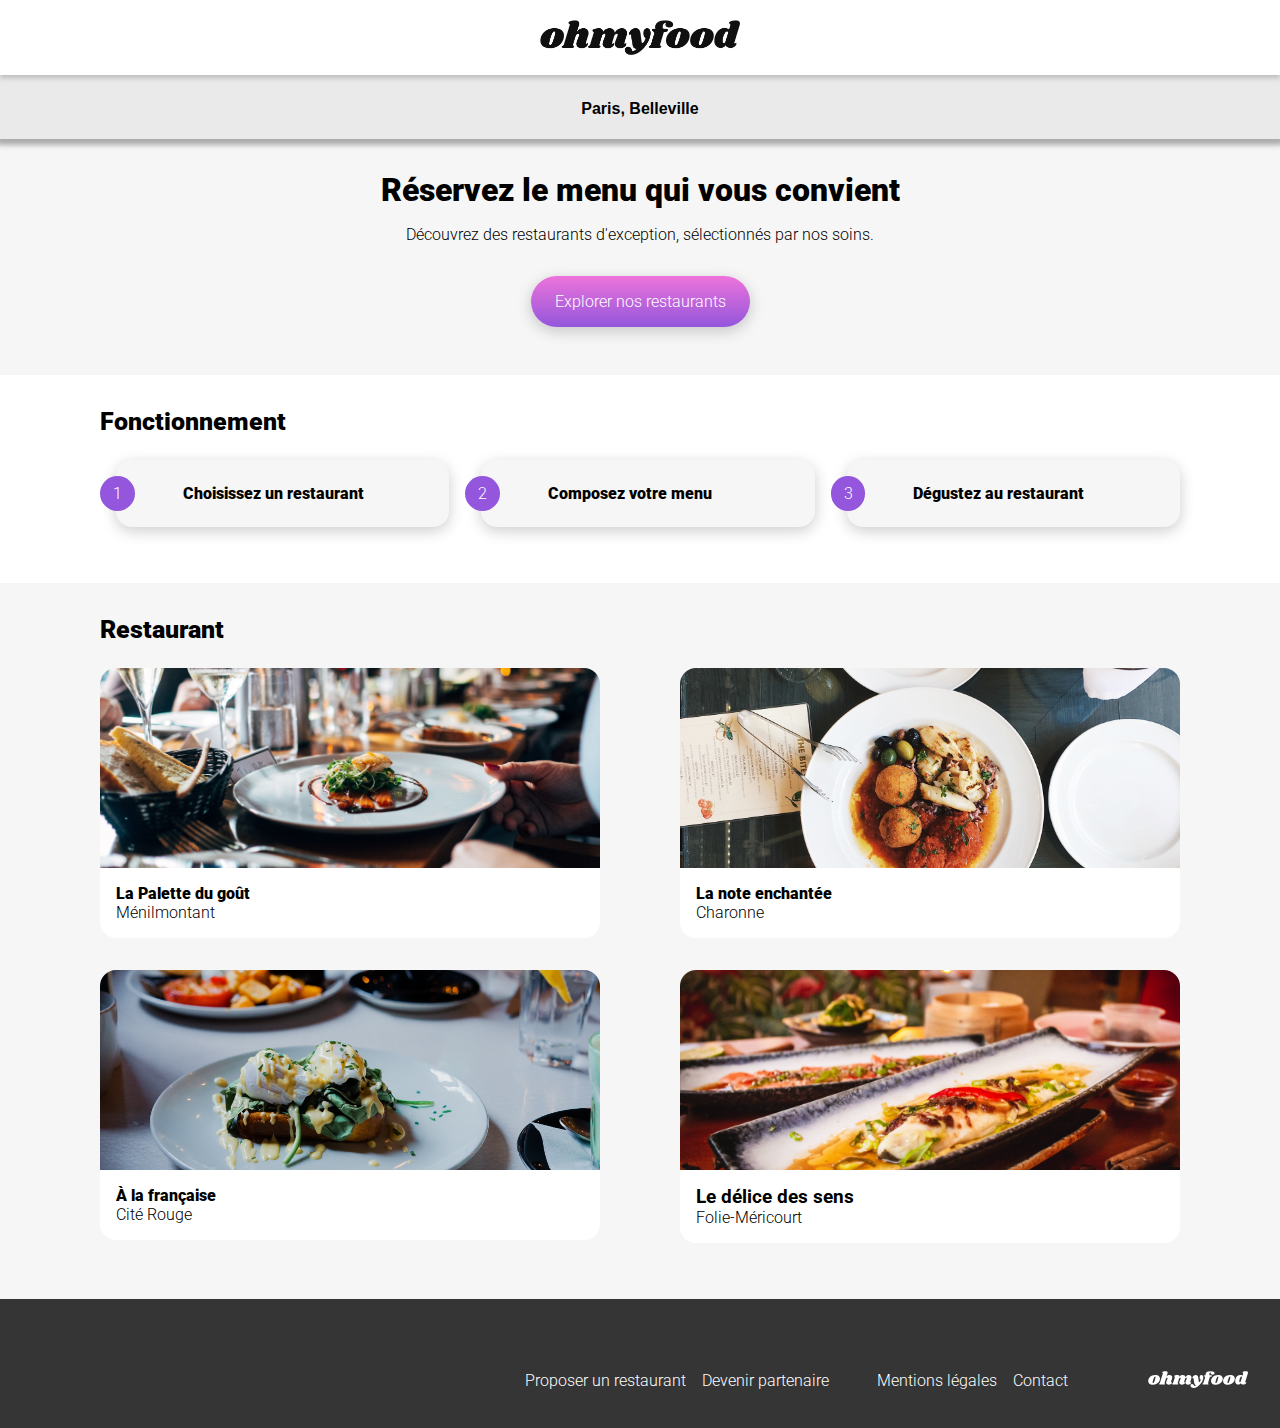
==== index.html @ 3a1f2c93 "Add CSS buttons" ====
<!DOCTYPE html>
<html lang="en">
<head>
    <meta charset="UTF-8">
    <meta name="viewport" content="width=device-width, initial-scale=1.0">
    <link rel="stylesheet" href="https://cdnjs.cloudflare.com/ajax/libs/font-awesome/6.2.1/css/all.min.css" integrity="sha512-MV7K8+y+gLIBoVD59lQIYicR65iaqukzvf/nwasF0nqhPay5w/9lJmVM2hMDcnK1OnMGCdVK+iQrJ7lzPJQd1w==" crossorigin="anonymous" referrerpolicy="no-referrer" />
    <link rel="stylesheet" href="assets/css/style.css">
    
    <title>Ohmyfood</title>
</head>
<body>
    <!-- <div class="loading">
        <div class="loading_animation">
            <i class="fas fa-utensils loading_anim"></i>
        </div>
    </div> -->
    <header>
        <div class="logo">
            <img src="assets/img/logo/ohmyfood.png" alt="Logo du site ohmyfood">
        </div>
    </header>
    <main>
        <form class="localisation section_center" action="#">
            <i class="fas fa-location-dot"></i>
            <input class="localisation_input" type="text" placeholder="Choisissez une ville" value="Paris, Belleville">
        </form>
        <article class="section section_center section_grey">
            <div class="maxwidth">
                <h1 class="title0">Réservez le menu qui vous convient</h1>
                <p>Découvrez des restaurants d'exception, sélectionnés par nos soins.</p>
                <a class="btn btn_gradient" href="#restaurants">Explorer nos restaurants</a>
            </div>
        </article>
        <article class="section section_white">
            <div class="maxwidth">
                <h2 class="title1">Fonctionnement</h2>
                <div class="section_content grid grid-3c">
                    <div class="card card-shadow card-marginleft">
                        <div class="card_list">
                            <p><i class="fas fa-mobile-alt"></i></p>
                            <p class="title2">Choisissez un restaurant</p>
                        </div>
                        <p class="card_list card_number">1</p>
                    </div>
                    <div class="card card-shadow card-marginleft">
                        <div class="card_list">
                            <p><i class="fas fas fa-list"></i></p>
                            <p class="title2">Composez votre menu</p>
                        </div>
                        <p class="card_list card_number">2</p>
                    </div>
                    <div class="card card-shadow card-marginleft">
                        <div class="card_list">
                            <p><i class="fas fa-store fa-primaryC"></i></p>
                            <p class="title2">Dégustez au restaurant</p>
                        </div>
                        <p class="card_list card_number">3</p>
                    </div>
                </div>
            </div>
        </article>
        <section class="section section_grey" id="restaurants">
            <div class="maxwidth">
                <h2 class="title1">Restaurant</h2>
            <div class="section_content grid grid-2c">
                <article class="restolist">
                    <img src="assets/img/restaurants/jay-wennington-N_Y88TWmGwA-unsplash.jpg" alt="Image d'une longue table avec plusieurs assiettes et autres ustensil de repas">
                    <div class="card restolist_info">
                        <div>
                            <h3 class="title2">La Palette du goût</h3>
                            <p>Ménilmontant</p>
                        </div>
                        <i class="far fa-heart"></i>
                    </div>
                </article>
                <article class="restolist">
                    <img src="assets/img/restaurants/stil-u2Lp8tXIcjw-unsplash.jpg" alt="Image d'un plat vue du dessus">
                    <div class="card restolist_info">
                        <div>
                            <h3 class="title2">La note enchantée</h3>
                            <p>Charonne</p>
                        </div>
                        <i class="far fa-heart"></i>
                    </div>
                </article>
                <article class="restolist">
                    <img src="assets/img/restaurants/toa-heftiba-DQKerTsQwi0-unsplash.jpg" alt="Image d'un plat vue sur le côté">
                    <div class="card restolist_info">
                        <div>
                            <h3 class="title2">À la française</h3>
                            <p>Cité Rouge</p>
                        </div>
                        <i class="far fa-heart"></i>
                    </div>
                </article>
                <article class="restolist">
                    <img src="assets/img/restaurants/louis-hansel-shotsoflouis-qNBGVyOCY8Q-unsplash.jpg" alt="Image de deux long plat">
                    <div class="card restolist_info">
                        <div>
                            <h3>Le délice des sens</h3>
                            <p>Folie-Méricourt</p>
                        </div>
                        <i class="far fa-heart"></i>
                    </div>
                </article>
            </div>
            </div>
        </section>
    </main>
    <footer class="nav">
        <img class="nav_logo" src="assets/img/logo/ohmyfood@2x.svg" alt="Logo du site ohmyfood">
        <nav>
            <ul>
                <div class="nav_links">
                    <li class="nav_link">
                        <i class="fa-solid fa-utensils"></i>
                        <a href="#">Proposer un restaurant</a>
                    </li>
                    <li class="nav_link">
                        <i class="fa-solid fa-handshake-angle"></i>
                        <a href="#">Devenir partenaire</a>
                    </li>
                </div>
                <div class="nav_links">
                    <li class="nav_link"><a href="#">Mentions légales</a></li>
                    <li class="nav_link"><a href="#">Contact</a></li>
                </div>
            </ul>
        </nav>
    </footer>
</body>
</html>
---- assets/css/style.css ----
@charset "UTF-8";
/* 
========================================
 ---------------------- STYLING 
========================================
*/
@import url("https://fonts.googleapis.com/css2?family=Roboto:ital,wght@0,100;0,300;0,400;0,500;0,700;0,900;1,100;1,300;1,400;1,500;1,700;1,900&family=Shrikhand&display=swap");
/* ------------------------------------------- colors */
/* ------------------------------------------- misc */
/* ------------------------------------------- mixins */
/* ------------------------------------------- Initialisation */
html {
  scroll-behavior: smooth;
}

body {
  margin: 0;
  font-family: roboto, sans-serif;
  font-weight: 300;
}

h1, h2, h3 {
  margin: 0;
}

img {
  max-width: 100%;
}

a {
  text-decoration: none;
}

input {
  background: none;
  border: none;
}

input:focus-visible {
  outline: none;
}

ul {
  padding: 0;
  margin: 0;
}
ul li {
  list-style: none;
}

/* 
========================================
 ---------------------- HEADER  
========================================
*/
.logo {
  position: relative;
  display: flex;
  justify-content: center;
  width: auto;
  z-index: 20;
  padding: 20px;
  box-shadow: 0 3px 5px rgba(0, 0, 0, 0.2);
  background: #fff;
}
.logo img {
  max-width: 200px;
}

/* 
========================================
---------------------- Content  
========================================
*/
.maxwidth {
  max-width: 1080px;
  margin: auto;
}

.localisation {
  position: relative;
  padding: 20px;
  font-size: 15px;
  box-shadow: 0 3px 5px 3px rgba(0, 0, 0, 0.3);
  background: #eaeaea;
}
.localisation i {
  font-size: 20px;
}
.localisation .localisation_input {
  font-weight: 600;
  font-size: 16px;
  width: 150px;
  text-align: center;
}

.title1, .title0 {
  font-size: 25px;
  font-weight: 900;
}

.title2 {
  font-size: 16px;
  font-weight: 900;
}

.section {
  padding: 3rem 1rem;
  /* ------------------------------------------- Menusection */
  /* ------------------------------------------- Background Color */
}
.section .section_content {
  margin: 1.5rem 0;
}
.section_center {
  text-align: center;
}
.section_grey {
  background: #f6f6f6;
}
.section_grey .card {
  background: #fff;
}
.section_white {
  background: #fff;
}
.section_white .card {
  background: #f6f6f6;
}

/* 
========================================
---------------------- Button  
========================================
*/
.btn {
  display: inline-block;
  padding: 1rem 1.5rem;
  margin: 1rem 0 !important;
  border-radius: 10rem;
  box-shadow: 0 4px 15px rgba(0, 0, 0, 0.2);
}
.btn_gradient {
  background: #9356DC;
  background: linear-gradient(0deg, #9356DC 0%, #FF79DA 120%);
  color: #fff;
  transition: 0.5s;
}
.btn_gradient:hover {
  box-shadow: 0 5px 18px rgba(0, 0, 0, 0.3);
  filter: brightness(1.2) grayscale(0.2);
  transition: 0.2s;
}

/* 
========================================
 ---------------------- grids  
========================================
*/
.grid {
  display: grid;
}
.grid-3c {
  gap: 1.75rem;
}
.grid-2c {
  gap: 1.5rem;
}
.grid-1c {
  gap: 1rem;
}

/* 
========================================
 ---------------------- Cards  
========================================
*/
.card {
  display: flex;
  align-items: center;
  padding: 1rem;
  border-radius: 1rem;
  /* ------------------------------------------- Cardlist */
  /* ------------------------------------------- CardPrice */
}
.card p {
  margin: 0;
}
.card-shadow {
  box-shadow: 0 4px 15px rgba(0, 0, 0, 0.2);
}
.card-marginleft {
  margin-left: 1rem;
}
.card .card_list {
  order: 2;
  display: flex;
  align-items: center;
  width: 100%;
}
.card .card_list .fas {
  font-size: 1.5rem;
  opacity: 0.5;
  margin: 0.75rem 1.5rem;
}
.card .card_list .fa-primaryC {
  color: #9356DC;
  opacity: 1;
}
.card .card_number {
  order: 1;
  position: relative;
  margin-left: -2rem;
  display: flex;
  justify-content: center;
  align-items: center;
  border-radius: 10rem;
  color: #fff;
  background: #9356DC;
  height: 35px !important;
  width: 35px !important;
}

/* ------------------------------------------- restolist */
.restolist img {
  flex: 0 0 100%;
  width: 100%;
  height: 200px;
  object-fit: cover;
  object-position: center;
  border-radius: 1rem 1rem 0 0;
  margin-bottom: -4px;
}
.restolist .restolist_info {
  justify-content: space-between;
  border-top-right-radius: 0;
  border-top-left-radius: 0;
}

/* 
========================================
 ---------------------- Footer  
========================================
*/
.nav {
  background: #353535;
  color: #fff;
  padding: 2rem;
}
.nav .nav_logo {
  width: 100px;
  padding: 0.5rem 0;
}
.nav a {
  color: #fff;
}
.nav .nav_links {
  display: flex;
  flex-direction: column;
  padding-top: 0.5rem;
  gap: 0.5rem;
}
.nav .nav_links i {
  width: 25px;
}

/* 
========================================
 ---------------------- RESPONSIVE TABLET
========================================
*/
@media (min-width: 801px) {
  .title0 {
    font-size: 2rem;
  }
  /* ------------------------------------------- Grids */
  .grid {
    display: grid;
  }
  .grid-3c {
    gap: 0.5rem;
    grid-template-columns: repeat(3, 1fr);
  }
  .grid-2c {
    column-gap: 3rem;
    row-gap: 1.5rem;
    grid-template-columns: repeat(2, 1fr);
  }
  .grid-1c {
    gap: 1rem;
  }
  /* ------------------------------------------- footer */
  .nav {
    padding-top: 4rem;
    display: flex;
    flex-direction: row;
    justify-content: end;
    gap: 3rem;
  }
  .nav .nav_logo {
    order: 2;
  }
  .nav .nav_links {
    display: flex;
    flex-direction: row;
    gap: 0.5rem;
  }
  .nav ul {
    order: 1;
    display: flex;
    flex-direction: row;
    gap: 1.5rem;
  }
}
/* 
========================================
 ---------------------- RESPONSIVE DESKTOP
========================================
*/
@media (min-width: 1025px) {
  .section {
    padding: 2rem 3rem;
  }
  /* ------------------------------------------- Grids */
  .grid {
    display: grid;
  }
  .grid-3c {
    gap: 1rem;
  }
  .grid-2c {
    column-gap: 5rem;
    row-gap: 2rem;
  }
  .grid-1c {
    gap: 1rem;
  }
  /* ------------------------------------------- footer */
  .nav {
    gap: 5rem;
  }
  .nav .nav_links {
    gap: 1rem;
  }
  .nav ul {
    gap: 3rem;
  }
}
/* 
========================================
 ---------------------- ANIMATIONS
========================================
*/
/* ------------------------------------------- Loading */
.loading {
  z-index: -2;
  position: fixed;
  width: 100%;
  height: 100%;
  display: flex;
  justify-content: center;
  align-items: center;
  background: rgba(255, 255, 255, 0.9);
  animation: vanish 3s;
  opacity: 0;
}
.loading .loading_anim {
  font-size: 4rem;
  color: #9356DC;
  animation: spin 1.5s 2;
}

@keyframes spin {
  from {
    rotate: 360deg;
    color: #9356DC;
  }
  20% {
    rotate: 430deg;
    font-size: 8rem;
    color: #FF79DA;
  }
  55% {
    font-size: 8rem;
  }
  to {
    font-size: 4rem;
    color: #9356DC;
    rotate: 0deg;
    display: none;
  }
}
@keyframes vanish {
  5% {
    opacity: 0;
    z-index: 50;
  }
  15% {
    opacity: 1;
    z-index: 50;
  }
  90% {
    opacity: 1;
    z-index: 50;
  }
  to {
    opacity: 0;
    z-index: -50;
  }
}
/* ------------------------------------------- Heart */
.fa-heart {
  font-size: 1.5rem;
  margin: 0 1rem;
}
.fa-heart:hover, .fa-heart:hover:after {
  background: linear-gradient(180deg, #9356DC 0%, #FF79DA 100%);
  color: transparent;
  background-clip: text;
  -webkit-background-clip: text;
  animation: heartanim 0.5s ease-out;
}
.fa-heart:hover:after {
  font: var(--fa-font-solid);
  content: "\f004";
  margin-left: -24px;
}
@keyframes heartanim {
  from {
    background: linear-gradient(180deg, transparent 50%, #9356DC 50%, #FF79DA 120%) 0 0/50% 200%;
    color: transparent;
    background-clip: text;
    -webkit-background-clip: text;
  }
  50% {
    background-position: 40% 100%;
  }
  90% {
    background-position: 20% 100%;
  }
  to {
    background: linear-gradient(180deg, transparent 50%, #9356DC 50%, #FF79DA 100%) 0 0/50% 200%;
    color: transparent;
    background-clip: text;
    -webkit-background-clip: text;
    background-position: 0% 100%;
  }
}

/*# sourceMappingURL=style.css.map */
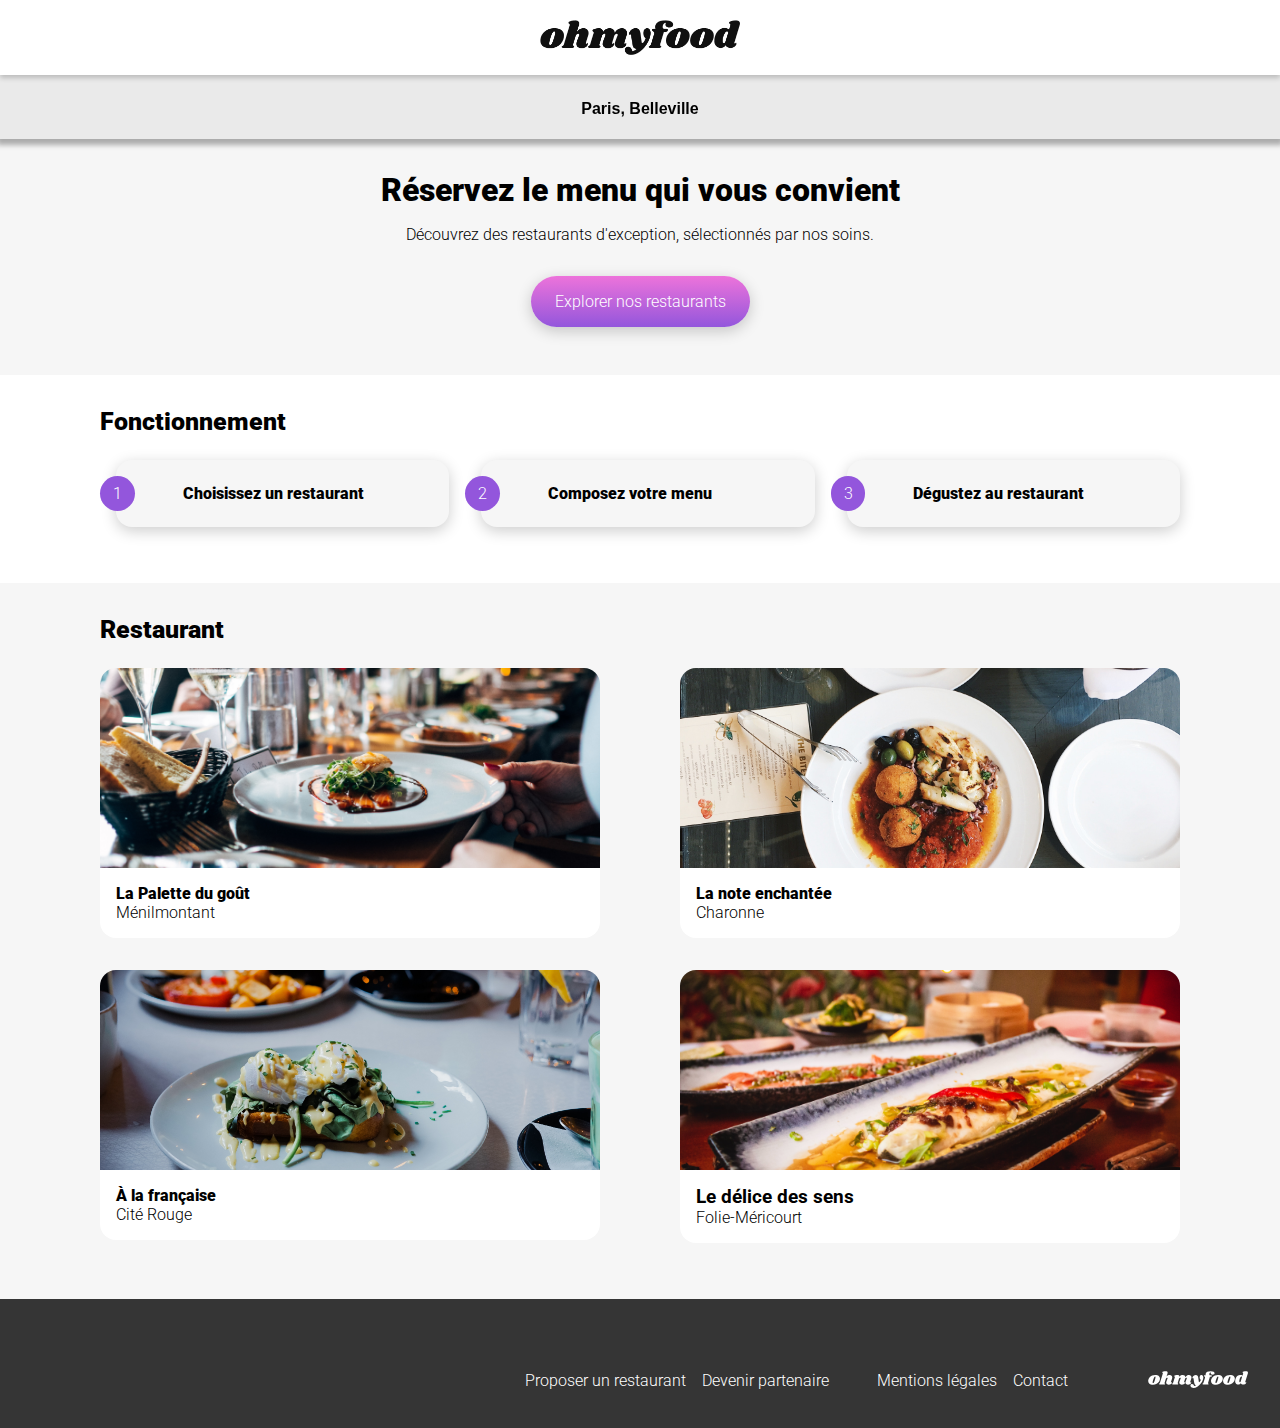
==== commit d9dbfb36: "Fix homepage loading" ====
--- a/index.html
+++ b/index.html
@@ -9,11 +9,11 @@
     <title>Ohmyfood</title>
 </head>
 <body>
-    <!-- <div class="loading">
+    <div class="loading">
         <div class="loading_animation">
             <i class="fas fa-utensils loading_anim"></i>
         </div>
-    </div> -->
+    </div>
     <header>
         <div class="logo">
             <img src="assets/img/logo/ohmyfood.png" alt="Logo du site ohmyfood">
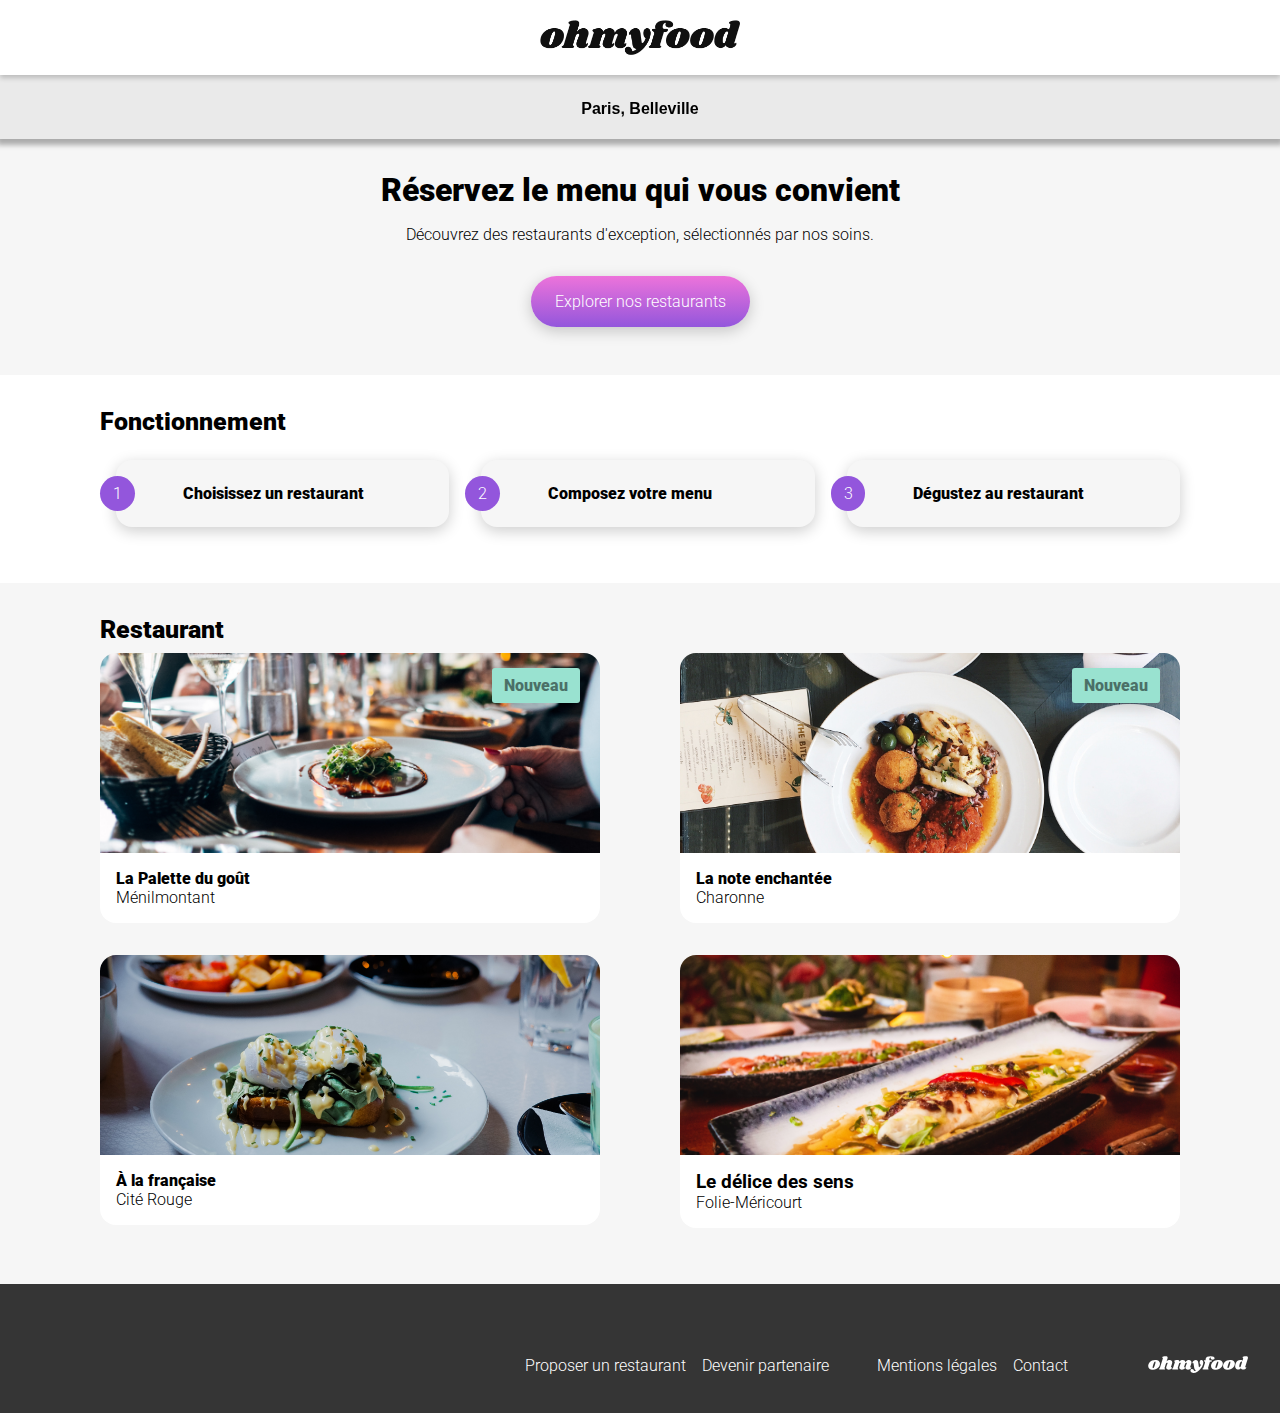
==== commit 87226b5a: "Add new div restaurant" ====
--- a/index.html
+++ b/index.html
@@ -64,6 +64,11 @@
                 <h2 class="title1">Restaurant</h2>
             <div class="section_content grid grid-2c">
                 <article class="restolist">
+                    <div class="btn_new">
+                        <div class="btn_new-green">
+                            <p>Nouveau</p>
+                        </div>
+                    </div>
                     <img src="assets/img/restaurants/jay-wennington-N_Y88TWmGwA-unsplash.jpg" alt="Image d'une longue table avec plusieurs assiettes et autres ustensil de repas">
                     <div class="card restolist_info">
                         <div>
@@ -74,6 +79,11 @@
                     </div>
                 </article>
                 <article class="restolist">
+                    <div class="btn_new">
+                        <div class="btn_new-green">
+                            <p>Nouveau</p>
+                        </div>
+                    </div>
                     <img src="assets/img/restaurants/stil-u2Lp8tXIcjw-unsplash.jpg" alt="Image d'un plat vue du dessus">
                     <div class="card restolist_info">
                         <div>
--- a/assets/css/style.css
+++ b/assets/css/style.css
@@ -236,6 +236,24 @@
   border-top-right-radius: 0;
   border-top-left-radius: 0;
 }
+.restolist .btn_new {
+  display: flex;
+  justify-content: end;
+  position: relative;
+  margin-bottom: -50px;
+  margin-right: 20px;
+}
+.restolist .btn_new .btn_new-green {
+  box-shadow: 0 4px 15px rgba(0, 0, 0, 0.2);
+  background: #99E2D0;
+  padding: 0.5rem 0.75rem;
+  border-radius: 3px;
+}
+.restolist .btn_new .btn_new-green p {
+  margin: 0;
+  font-weight: 900;
+  opacity: 0.5;
+}
 
 /* 
 ========================================
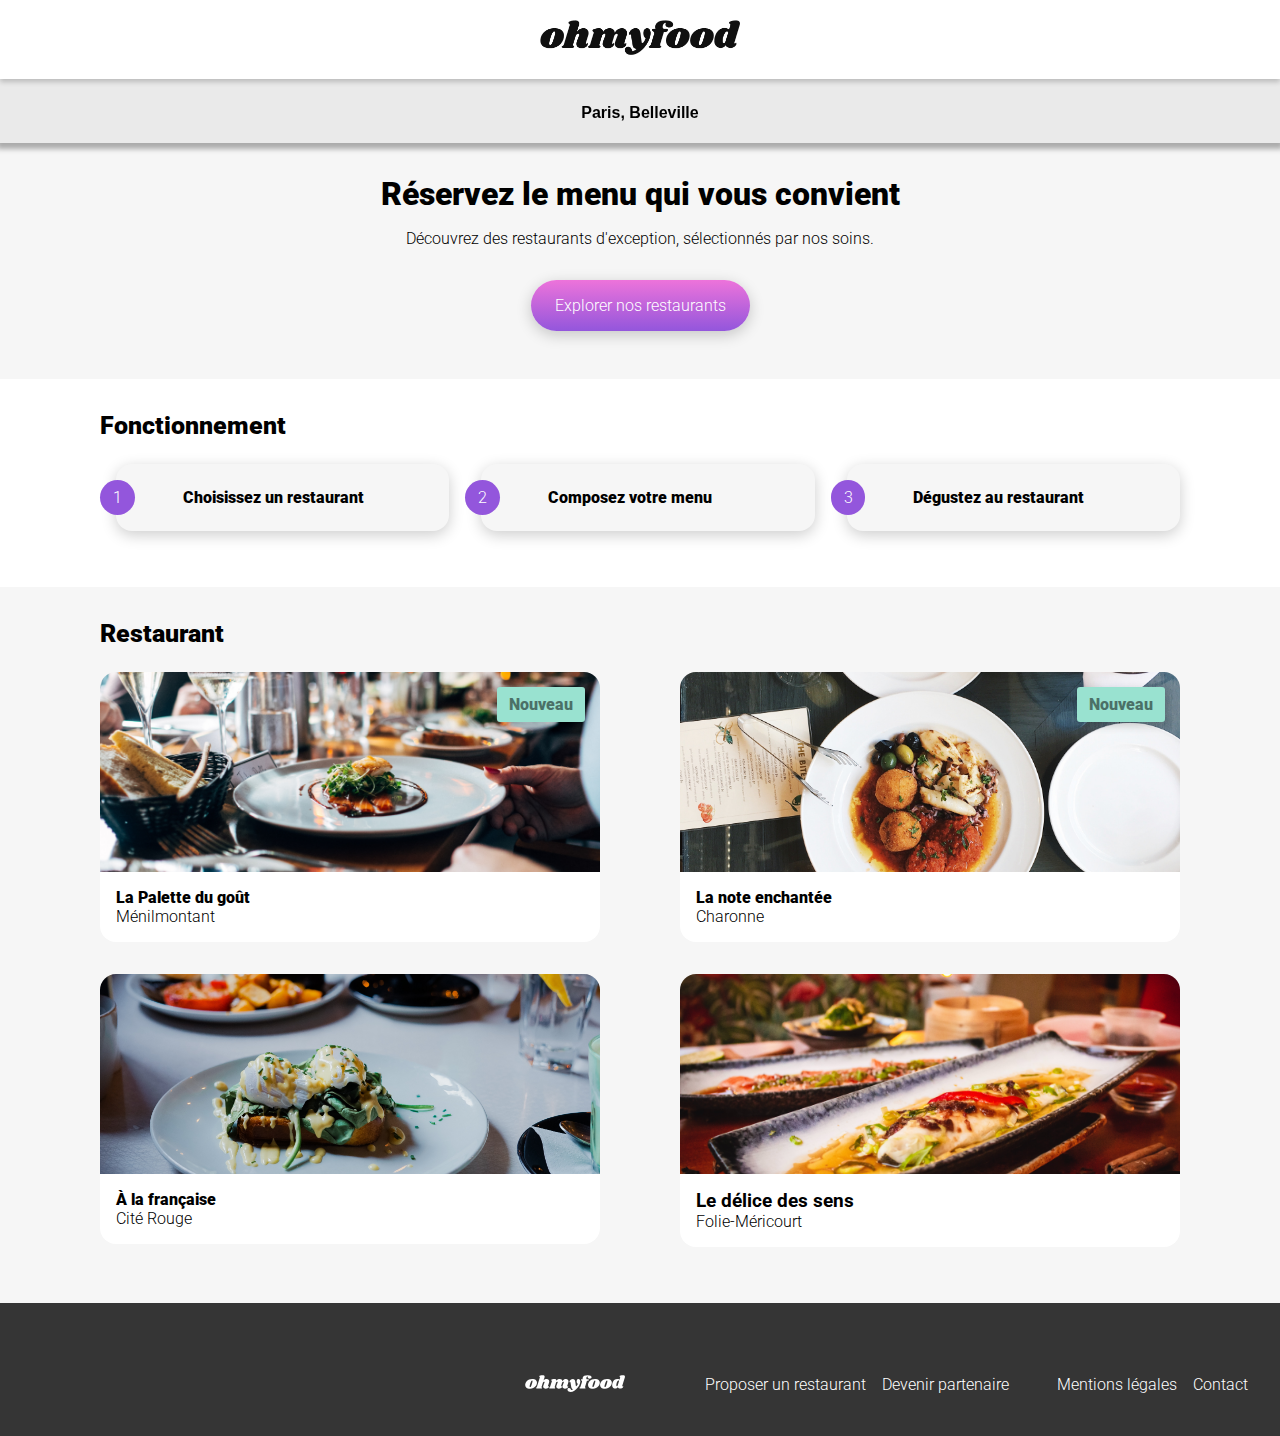
==== commit 15604db4: "Add HTML restaurant page" ====
--- a/index.html
+++ b/index.html
@@ -16,7 +16,9 @@
     </div>
     <header>
         <div class="logo">
-            <img src="assets/img/logo/ohmyfood.png" alt="Logo du site ohmyfood">
+            <a href="/">
+                <img src="assets/img/logo/ohmyfood.png" alt="Logo du site ohmyfood">
+            </a>
         </div>
     </header>
     <main>
@@ -63,21 +65,27 @@
             <div class="maxwidth">
                 <h2 class="title1">Restaurant</h2>
             <div class="section_content grid grid-2c">
-                <article class="restolist">
-                    <div class="btn_new">
-                        <div class="btn_new-green">
-                            <p>Nouveau</p>
+                
+                <!--------------------------------------------- Resto 1 -->
+                <a href="restaurants/la-palette-du-gout.html">
+                    <article class="restolist">
+                        <div class="btn_new">
+                            <div class="btn_new-green">
+                                <p>Nouveau</p>
+                            </div>
                         </div>
-                    </div>
-                    <img src="assets/img/restaurants/jay-wennington-N_Y88TWmGwA-unsplash.jpg" alt="Image d'une longue table avec plusieurs assiettes et autres ustensil de repas">
-                    <div class="card restolist_info">
-                        <div>
-                            <h3 class="title2">La Palette du goût</h3>
-                            <p>Ménilmontant</p>
+                        <img src="assets/img/restaurants/jay-wennington-N_Y88TWmGwA-unsplash.jpg" alt="Image d'une longue table avec plusieurs assiettes et autres ustensil de repas">
+                        <div class="card restolist_info">
+                            <div>
+                                <h3 class="title2">La Palette du goût</h3>
+                                <p>Ménilmontant</p>
+                            </div>
+                            <i class="far fa-heart"></i>
                         </div>
-                        <i class="far fa-heart"></i>
-                    </div>
-                </article>
+                    </article>
+                </a>
+                    
+                <!--------------------------------------------- Resto 2 -->
                 <article class="restolist">
                     <div class="btn_new">
                         <div class="btn_new-green">
@@ -93,6 +101,8 @@
                         <i class="far fa-heart"></i>
                     </div>
                 </article>
+                    
+                    <!--------------------------------------------- Resto 3 -->
                 <article class="restolist">
                     <img src="assets/img/restaurants/toa-heftiba-DQKerTsQwi0-unsplash.jpg" alt="Image d'un plat vue sur le côté">
                     <div class="card restolist_info">
@@ -103,6 +113,8 @@
                         <i class="far fa-heart"></i>
                     </div>
                 </article>
+                    
+                <!--------------------------------------------- Resto 4 -->
                 <article class="restolist">
                     <img src="assets/img/restaurants/louis-hansel-shotsoflouis-qNBGVyOCY8Q-unsplash.jpg" alt="Image de deux long plat">
                     <div class="card restolist_info">
@@ -118,7 +130,9 @@
         </section>
     </main>
     <footer class="nav">
-        <img class="nav_logo" src="assets/img/logo/ohmyfood@2x.svg" alt="Logo du site ohmyfood">
+        <a href="/">
+            <img class="nav_logo" src="assets/img/logo/ohmyfood@2x.svg" alt="Logo du site ohmyfood">
+        </a>
         <nav>
             <ul>
                 <div class="nav_links">
@@ -133,7 +147,7 @@
                 </div>
                 <div class="nav_links">
                     <li class="nav_link"><a href="#">Mentions légales</a></li>
-                    <li class="nav_link"><a href="#">Contact</a></li>
+                    <li class="nav_link"><a href="mailto: test@mail.com">Contact</a></li>
                 </div>
             </ul>
         </nav>
--- a/assets/css/style.css
+++ b/assets/css/style.css
@@ -28,6 +28,7 @@
 }
 
 a {
+  color: #000;
   text-decoration: none;
 }
 
@@ -241,10 +242,11 @@
   justify-content: end;
   position: relative;
   margin-bottom: -50px;
-  margin-right: 20px;
+  padding-top: 15px;
+  margin-right: 15px;
 }
 .restolist .btn_new .btn_new-green {
-  box-shadow: 0 4px 15px rgba(0, 0, 0, 0.2);
+  box-shadow: 0 3px 10px rgba(0, 0, 0, 0.2);
   background: #99E2D0;
   padding: 0.5rem 0.75rem;
   border-radius: 3px;
@@ -387,7 +389,6 @@
   color: #9356DC;
   animation: spin 1.5s 2;
 }
-
 @keyframes spin {
   from {
     rotate: 360deg;
@@ -409,7 +410,7 @@
   }
 }
 @keyframes vanish {
-  5% {
+  from {
     opacity: 0;
     z-index: 50;
   }
@@ -426,22 +427,22 @@
     z-index: -50;
   }
 }
+
 /* ------------------------------------------- Heart */
 .fa-heart {
   font-size: 1.5rem;
   margin: 0 1rem;
 }
-.fa-heart:hover, .fa-heart:hover:after {
+.fa-heart:hover, .fa-heart:hover:before {
   background: linear-gradient(180deg, #9356DC 0%, #FF79DA 100%);
   color: transparent;
   background-clip: text;
   -webkit-background-clip: text;
   animation: heartanim 0.5s ease-out;
 }
-.fa-heart:hover:after {
+.fa-heart:hover:before {
   font: var(--fa-font-solid);
   content: "\f004";
-  margin-left: -24px;
 }
 @keyframes heartanim {
   from {
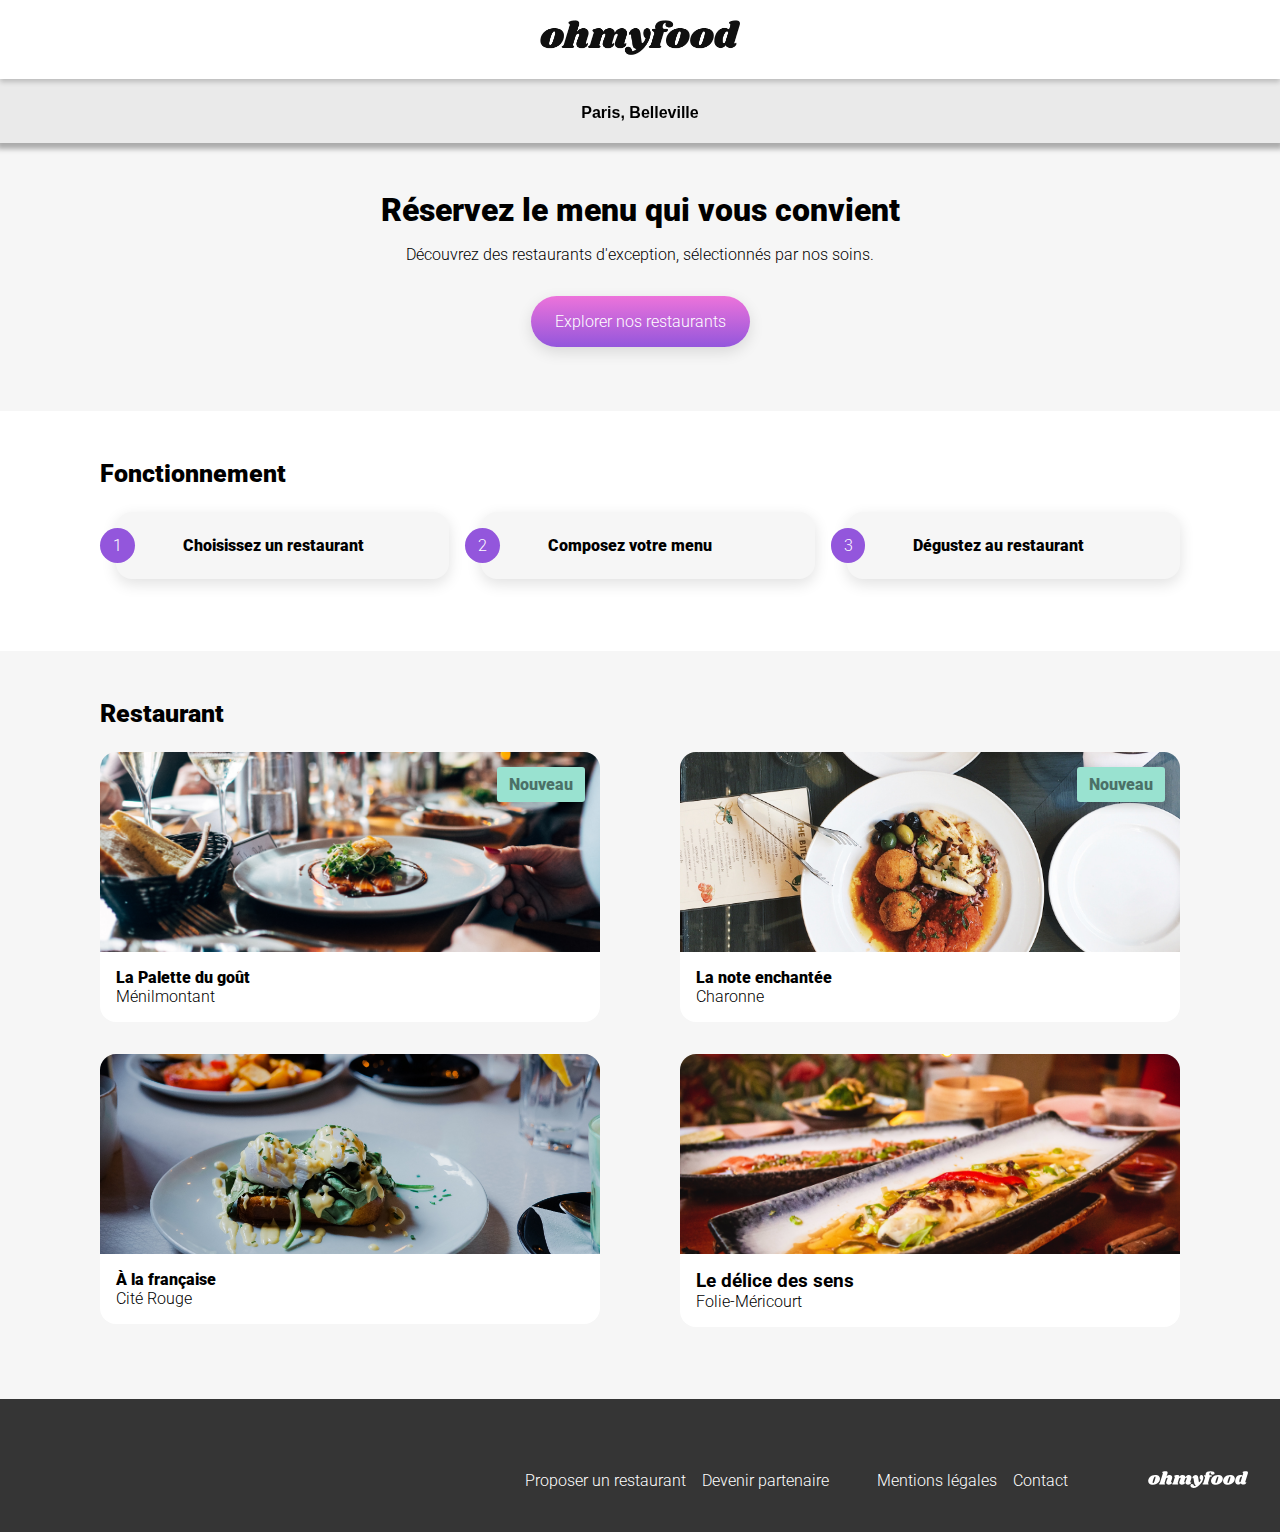
==== commit 8c4f75b1: "Add text-overflow, subtitle & center button" ====
--- a/index.html
+++ b/index.html
@@ -66,7 +66,7 @@
                 <h2 class="title1">Restaurant</h2>
             <div class="section_content grid grid-2c">
                 
-                <!--------------------------------------------- Resto 1 -->
+                <!-- =================================== Resto 1 -->
                 <a href="restaurants/la-palette-du-gout.html">
                     <article class="restolist">
                         <div class="btn_new">
@@ -85,7 +85,7 @@
                     </article>
                 </a>
                     
-                <!--------------------------------------------- Resto 2 -->
+                <!-- =================================== Resto 2 -->
                 <article class="restolist">
                     <div class="btn_new">
                         <div class="btn_new-green">
@@ -102,7 +102,7 @@
                     </div>
                 </article>
                     
-                    <!--------------------------------------------- Resto 3 -->
+                    <!-- =================================== Resto 3 -->
                 <article class="restolist">
                     <img src="assets/img/restaurants/toa-heftiba-DQKerTsQwi0-unsplash.jpg" alt="Image d'un plat vue sur le côté">
                     <div class="card restolist_info">
@@ -114,7 +114,7 @@
                     </div>
                 </article>
                     
-                <!--------------------------------------------- Resto 4 -->
+                <!-- =================================== Resto 4 -->
                 <article class="restolist">
                     <img src="assets/img/restaurants/louis-hansel-shotsoflouis-qNBGVyOCY8Q-unsplash.jpg" alt="Image de deux long plat">
                     <div class="card restolist_info">
@@ -130,8 +130,8 @@
         </section>
     </main>
     <footer class="nav">
-        <a href="/">
-            <img class="nav_logo" src="assets/img/logo/ohmyfood@2x.svg" alt="Logo du site ohmyfood">
+        <a class="nav_logo" href="/">
+            <img src="assets/img/logo/ohmyfood@2x.svg" alt="Logo du site ohmyfood">
         </a>
         <nav>
             <ul>
--- a/assets/css/style.css
+++ b/assets/css/style.css
@@ -74,8 +74,15 @@
 ========================================
 */
 .maxwidth {
+  position: relative;
   max-width: 1080px;
   margin: auto;
+}
+
+.headerimg img {
+  height: 250px;
+  width: 100%;
+  object-fit: cover;
 }
 
 .localisation {
@@ -106,7 +113,7 @@
 }
 
 .section {
-  padding: 3rem 1rem;
+  padding: 2rem 1rem;
   /* ------------------------------------------- Menusection */
   /* ------------------------------------------- Background Color */
 }
@@ -115,6 +122,43 @@
 }
 .section_center {
   text-align: center;
+}
+.section_menu {
+  z-index: 20;
+  margin-top: -2.5rem;
+  border-radius: 2.5rem 2.5rem 0 0;
+}
+.section_menu .menubox {
+  max-width: 747px;
+  margin: auto;
+  margin-bottom: 2.5rem;
+}
+.section_menu .menubox .menubox_title {
+  margin-bottom: 0.25rem;
+  font-size: 16px;
+  text-transform: uppercase;
+  font-weight: 300;
+}
+.section_menu .menubox .menubox_divider {
+  background: #99E2D0;
+  height: 3px;
+  border-radius: 5px;
+  max-width: 40px;
+  margin-bottom: 0.75rem;
+}
+.section_menu .menubox_center {
+  text-align: center;
+  margin-bottom: 0;
+}
+.section_menu .menutitle {
+  display: flex;
+  justify-content: space-between;
+  align-items: center;
+  font-size: 18px;
+}
+.section_menu .titleresto {
+  font-family: Shrikhand, sans-serif;
+  font-weight: 100;
 }
 .section_grey {
   background: #f6f6f6;
@@ -139,7 +183,9 @@
   padding: 1rem 1.5rem;
   margin: 1rem 0 !important;
   border-radius: 10rem;
-  box-shadow: 0 4px 15px rgba(0, 0, 0, 0.2);
+  min-width: 150px;
+  text-align: center;
+  box-shadow: 0 5px 15px rgba(0, 0, 0, 0.12);
 }
 .btn_gradient {
   background: #9356DC;
@@ -182,13 +228,13 @@
   padding: 1rem;
   border-radius: 1rem;
   /* ------------------------------------------- Cardlist */
-  /* ------------------------------------------- CardPrice */
+  /* ------------------------------------------- cardmenu */
 }
 .card p {
   margin: 0;
 }
 .card-shadow {
-  box-shadow: 0 4px 15px rgba(0, 0, 0, 0.2);
+  box-shadow: 0 5px 15px rgba(0, 0, 0, 0.12);
 }
 .card-marginleft {
   margin-left: 1rem;
@@ -220,6 +266,47 @@
   background: #9356DC;
   height: 35px !important;
   width: 35px !important;
+}
+.card_menu {
+  overflow: hidden;
+  display: flex;
+  gap: 1rem;
+  justify-content: space-between;
+}
+.card_menu_description {
+  flex: 1;
+  display: flex;
+  justify-content: space-between;
+  align-items: end;
+}
+.card_menu_text > * {
+  overflow: hidden;
+  text-overflow: ellipsis;
+  white-space: initial;
+  display: -webkit-box;
+  -webkit-line-clamp: 1;
+  -webkit-box-orient: vertical;
+}
+.card_menu_price {
+  font-weight: 900;
+  text-align: right;
+}
+.card_menu_check {
+  overflow: hidden;
+  opacity: 0;
+  background: #99E2D0;
+  color: #fff;
+  font-size: 1.25rem;
+  margin: -1.5rem -5rem;
+  margin-left: 0;
+  padding: 1.5rem 1.25rem;
+  transition: 0.2s ease-in;
+}
+.card_menu:hover .card_menu_check {
+  opacity: 1;
+  position: relative !important;
+  margin-right: -1rem !important;
+  transition: 0.2s ease-out;
 }
 
 /* ------------------------------------------- restolist */
@@ -339,7 +426,7 @@
 */
 @media (min-width: 1025px) {
   .section {
-    padding: 2rem 3rem;
+    padding: 3rem 3rem;
   }
   /* ------------------------------------------- Grids */
   .grid {
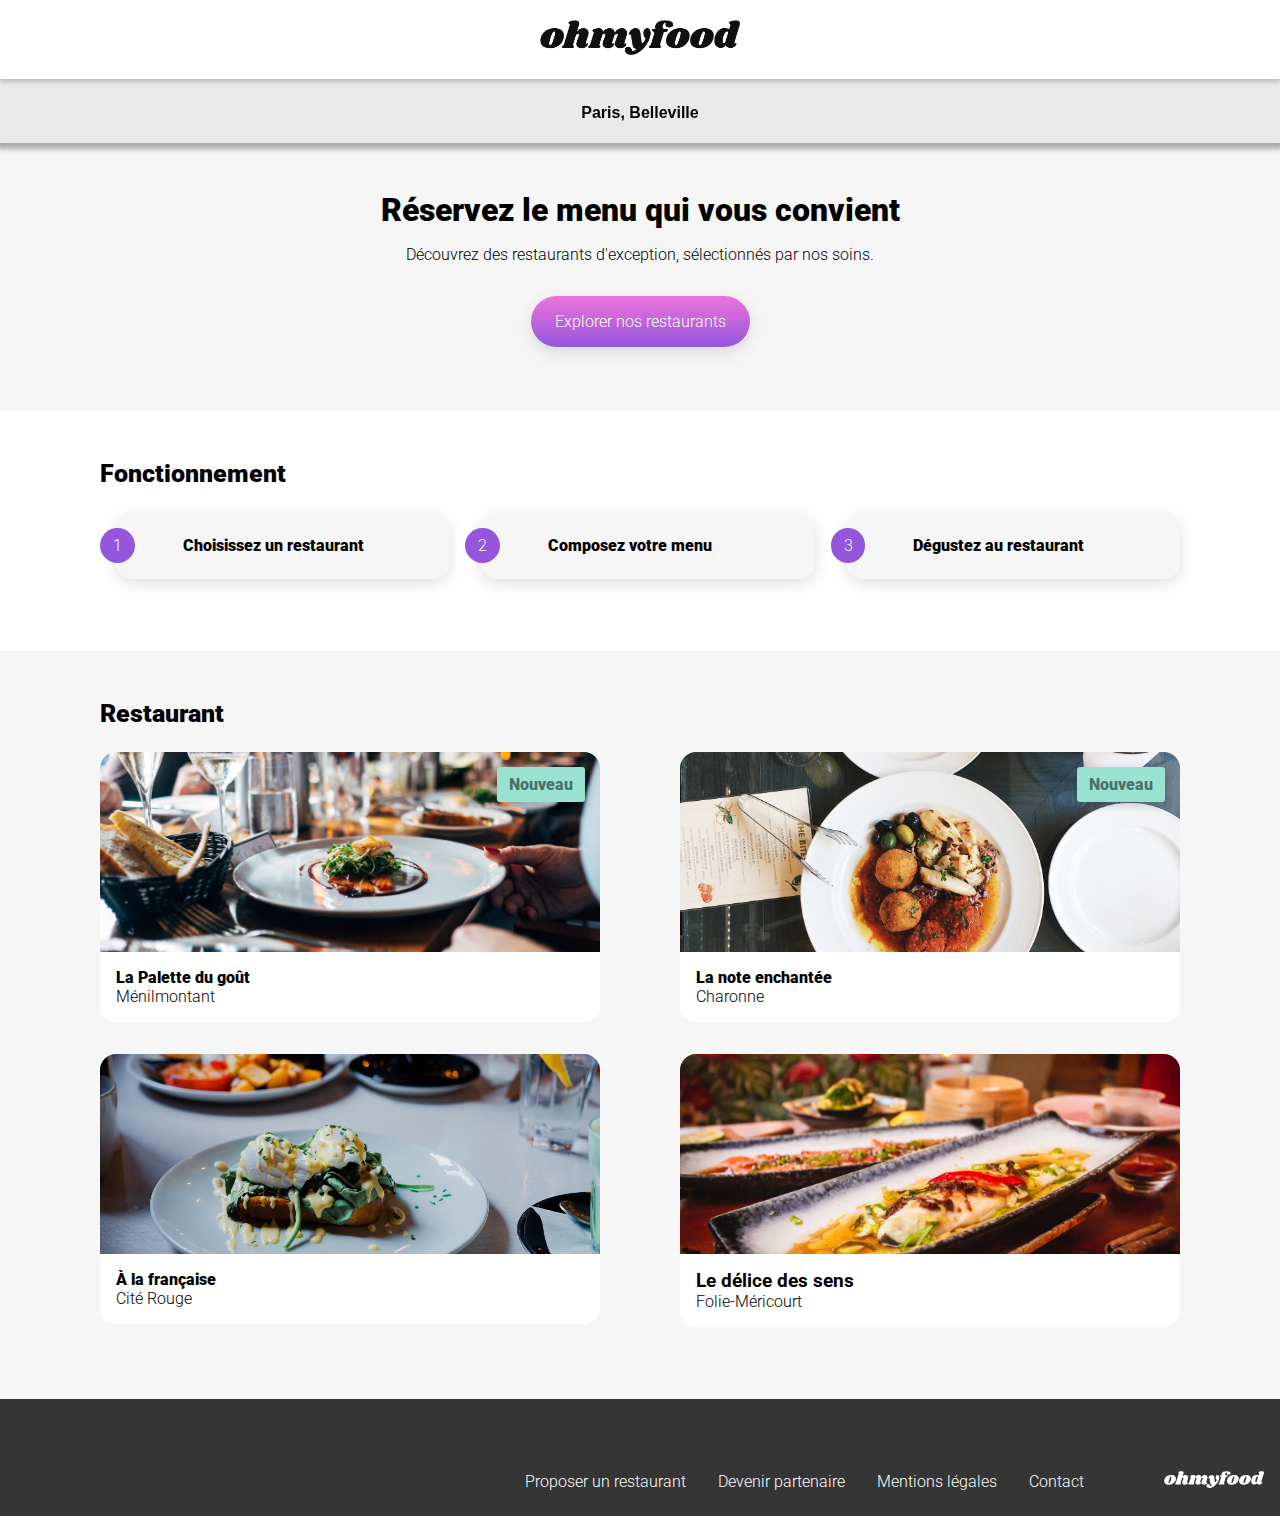
==== commit 58eb5364: "Optimize sass folders" ====
--- a/index.html
+++ b/index.html
@@ -16,7 +16,7 @@
     </div>
     <header>
         <div class="logo">
-            <a href="/">
+            <a href="./">
                 <img src="assets/img/logo/ohmyfood.png" alt="Logo du site ohmyfood">
             </a>
         </div>
@@ -64,91 +64,93 @@
         <section class="section section_grey" id="restaurants">
             <div class="maxwidth">
                 <h2 class="title1">Restaurant</h2>
-            <div class="section_content grid grid-2c">
-                
-                <!-- =================================== Resto 1 -->
-                <a href="restaurants/la-palette-du-gout.html">
-                    <article class="restolist">
-                        <div class="btn_new">
-                            <div class="btn_new-green">
-                                <p>Nouveau</p>
+                <div class="section_content grid grid-2c">
+
+                    <!-- =================================== Resto 1 -->
+                    <a href="restaurants/la-palette-du-gout.html">
+                        <article class="restolist">
+                            <div class="btn_new">
+                                <div class="btn_new-green">
+                                    <p>Nouveau</p>
+                                </div>
                             </div>
-                        </div>
-                        <img src="assets/img/restaurants/jay-wennington-N_Y88TWmGwA-unsplash.jpg" alt="Image d'une longue table avec plusieurs assiettes et autres ustensil de repas">
-                        <div class="card restolist_info">
-                            <div>
-                                <h3 class="title2">La Palette du goût</h3>
-                                <p>Ménilmontant</p>
+                            <img src="assets/img/restaurants/jay-wennington-N_Y88TWmGwA-unsplash.jpg" alt="Image d'une longue table avec plusieurs assiettes et autres ustensil de repas">
+                            <div class="card restolist_info">
+                                <div>
+                                    <h3 class="title2">La Palette du goût</h3>
+                                    <p>Ménilmontant</p>
+                                </div>
+                                <i class="far fa-heart"></i>
                             </div>
-                            <i class="far fa-heart"></i>
-                        </div>
-                    </article>
-                </a>
-                    
-                <!-- =================================== Resto 2 -->
-                <article class="restolist">
-                    <div class="btn_new">
-                        <div class="btn_new-green">
-                            <p>Nouveau</p>
-                        </div>
-                    </div>
-                    <img src="assets/img/restaurants/stil-u2Lp8tXIcjw-unsplash.jpg" alt="Image d'un plat vue du dessus">
-                    <div class="card restolist_info">
-                        <div>
-                            <h3 class="title2">La note enchantée</h3>
-                            <p>Charonne</p>
-                        </div>
-                        <i class="far fa-heart"></i>
-                    </div>
-                </article>
-                    
-                    <!-- =================================== Resto 3 -->
-                <article class="restolist">
-                    <img src="assets/img/restaurants/toa-heftiba-DQKerTsQwi0-unsplash.jpg" alt="Image d'un plat vue sur le côté">
-                    <div class="card restolist_info">
-                        <div>
-                            <h3 class="title2">À la française</h3>
-                            <p>Cité Rouge</p>
-                        </div>
-                        <i class="far fa-heart"></i>
-                    </div>
-                </article>
-                    
-                <!-- =================================== Resto 4 -->
-                <article class="restolist">
-                    <img src="assets/img/restaurants/louis-hansel-shotsoflouis-qNBGVyOCY8Q-unsplash.jpg" alt="Image de deux long plat">
-                    <div class="card restolist_info">
-                        <div>
-                            <h3>Le délice des sens</h3>
-                            <p>Folie-Méricourt</p>
-                        </div>
-                        <i class="far fa-heart"></i>
-                    </div>
-                </article>
-            </div>
+                        </article>
+                    </a>
+
+                    <!-- =================================== Resto 2 -->
+                    <a href="restaurants/la-note-enchantee.html">
+                        <article class="restolist">
+                            <div class="btn_new">
+                                <div class="btn_new-green">
+                                    <p>Nouveau</p>
+                                </div>
+                            </div>
+                            <img src="assets/img/restaurants/stil-u2Lp8tXIcjw-unsplash.jpg" alt="Image d'un plat vue du dessus">
+                            <div class="card restolist_info">
+                                <div>
+                                    <h3 class="title2">La note enchantée</h3>
+                                    <p>Charonne</p>
+                                </div>
+                                <i class="far fa-heart"></i>
+                            </div>
+                        </article>
+                    </a>
+
+                        <!-- =================================== Resto 3 -->
+                    <a href="restaurants/a-la-francaise.html">
+                        <article class="restolist">
+                            <img src="assets/img/restaurants/toa-heftiba-DQKerTsQwi0-unsplash.jpg" alt="Image d'un plat vue sur le côté">
+                            <div class="card restolist_info">
+                                <div>
+                                    <h3 class="title2">À la française</h3>
+                                    <p>Cité Rouge</p>
+                                </div>
+                                <i class="far fa-heart"></i>
+                            </div>
+                        </article>
+                    </a>
+
+                    <!-- =================================== Resto 4 -->
+                    <a href="restaurants/le-delice-des-sens.html">
+                        <article class="restolist">
+                            <img src="assets/img/restaurants/louis-hansel-shotsoflouis-qNBGVyOCY8Q-unsplash.jpg" alt="Image de deux long plat">
+                            <div class="card restolist_info">
+                                <div>
+                                    <h3>Le délice des sens</h3>
+                                    <p>Folie-Méricourt</p>
+                                </div>
+                                <i class="far fa-heart"></i>
+                            </div>
+                        </article>
+                    </a>
+                </div>
             </div>
         </section>
     </main>
     <footer class="nav">
-        <a class="nav_logo" href="/">
+        <a class="nav_logo" href="./">
             <img src="assets/img/logo/ohmyfood@2x.svg" alt="Logo du site ohmyfood">
         </a>
         <nav>
             <ul>
-                <div class="nav_links">
-                    <li class="nav_link">
-                        <i class="fa-solid fa-utensils"></i>
-                        <a href="#">Proposer un restaurant</a>
-                    </li>
-                    <li class="nav_link">
-                        <i class="fa-solid fa-handshake-angle"></i>
-                        <a href="#">Devenir partenaire</a>
-                    </li>
-                </div>
-                <div class="nav_links">
-                    <li class="nav_link"><a href="#">Mentions légales</a></li>
-                    <li class="nav_link"><a href="mailto: test@mail.com">Contact</a></li>
-                </div>
+                <li class="nav_link">
+                    <i class="fa-solid fa-utensils"></i>
+                    <a href="#">Proposer un restaurant</a>
+                </li>
+                <li class="nav_link">
+                    <i class="fa-solid fa-handshake-angle"></i>
+                    <a href="#">Devenir partenaire</a>
+                </li>
+                <li class="nav_link"><a href="#">Mentions légales</a></li>
+                <li class="nav_link"><a href="mailto: test@mail.com">Contact</a></li>
             </ul>
         </nav>
     </footer>
--- a/assets/css/style.css
+++ b/assets/css/style.css
@@ -17,6 +17,7 @@
   margin: 0;
   font-family: roboto, sans-serif;
   font-weight: 300;
+  background: #fff;
 }
 
 h1, h2, h3 {
@@ -67,6 +68,41 @@
 .logo img {
   max-width: 200px;
 }
+.logo .headerback {
+  position: absolute;
+  font-size: 1.5rem;
+  top: 1.5rem;
+  left: 1.5rem;
+}
+
+/* 
+========================================
+ ---------------------- Footer  
+========================================
+*/
+.nav {
+  display: flex;
+  flex-direction: column;
+  background: #353535;
+  color: #fff;
+  padding: 1rem;
+  gap: 0.5rem;
+}
+.nav .nav_logo {
+  width: 100px;
+  padding: 0.5rem 0;
+}
+.nav a {
+  color: #fff;
+}
+.nav ul {
+  display: flex;
+  flex-direction: column;
+  gap: 0.5rem;
+}
+.nav ul i {
+  width: 25px;
+}
 
 /* 
 ========================================
@@ -83,6 +119,7 @@
   height: 250px;
   width: 100%;
   object-fit: cover;
+  object-position: center;
 }
 
 .localisation {
@@ -201,24 +238,6 @@
 
 /* 
 ========================================
- ---------------------- grids  
-========================================
-*/
-.grid {
-  display: grid;
-}
-.grid-3c {
-  gap: 1.75rem;
-}
-.grid-2c {
-  gap: 1.5rem;
-}
-.grid-1c {
-  gap: 1rem;
-}
-
-/* 
-========================================
  ---------------------- Cards  
 ========================================
 */
@@ -247,12 +266,14 @@
 }
 .card .card_list .fas {
   font-size: 1.5rem;
-  opacity: 0.5;
+  opacity: 0.25;
   margin: 0.75rem 1.5rem;
-}
-.card .card_list .fa-primaryC {
+  transition: 0.5s;
+}
+.card .card_list:hover .fas {
   color: #9356DC;
   opacity: 1;
+  transition: 0.2s;
 }
 .card .card_number {
   order: 1;
@@ -346,118 +367,22 @@
 
 /* 
 ========================================
- ---------------------- Footer  
-========================================
-*/
-.nav {
-  background: #353535;
-  color: #fff;
-  padding: 2rem;
-}
-.nav .nav_logo {
-  width: 100px;
-  padding: 0.5rem 0;
-}
-.nav a {
-  color: #fff;
-}
-.nav .nav_links {
-  display: flex;
-  flex-direction: column;
-  padding-top: 0.5rem;
-  gap: 0.5rem;
-}
-.nav .nav_links i {
-  width: 25px;
-}
-
-/* 
-========================================
- ---------------------- RESPONSIVE TABLET
-========================================
-*/
-@media (min-width: 801px) {
-  .title0 {
-    font-size: 2rem;
-  }
-  /* ------------------------------------------- Grids */
-  .grid {
-    display: grid;
-  }
-  .grid-3c {
-    gap: 0.5rem;
-    grid-template-columns: repeat(3, 1fr);
-  }
-  .grid-2c {
-    column-gap: 3rem;
-    row-gap: 1.5rem;
-    grid-template-columns: repeat(2, 1fr);
-  }
-  .grid-1c {
-    gap: 1rem;
-  }
-  /* ------------------------------------------- footer */
-  .nav {
-    padding-top: 4rem;
-    display: flex;
-    flex-direction: row;
-    justify-content: end;
-    gap: 3rem;
-  }
-  .nav .nav_logo {
-    order: 2;
-  }
-  .nav .nav_links {
-    display: flex;
-    flex-direction: row;
-    gap: 0.5rem;
-  }
-  .nav ul {
-    order: 1;
-    display: flex;
-    flex-direction: row;
-    gap: 1.5rem;
-  }
-}
-/* 
-========================================
- ---------------------- RESPONSIVE DESKTOP
-========================================
-*/
-@media (min-width: 1025px) {
-  .section {
-    padding: 3rem 3rem;
-  }
-  /* ------------------------------------------- Grids */
-  .grid {
-    display: grid;
-  }
-  .grid-3c {
-    gap: 1rem;
-  }
-  .grid-2c {
-    column-gap: 5rem;
-    row-gap: 2rem;
-  }
-  .grid-1c {
-    gap: 1rem;
-  }
-  /* ------------------------------------------- footer */
-  .nav {
-    gap: 5rem;
-  }
-  .nav .nav_links {
-    gap: 1rem;
-  }
-  .nav ul {
-    gap: 3rem;
-  }
-}
-/* 
-========================================
- ---------------------- ANIMATIONS
-========================================
-*/
+ ---------------------- grids  
+========================================
+*/
+.grid {
+  display: grid;
+}
+.grid-3c {
+  gap: 1.75rem;
+}
+.grid-2c {
+  gap: 1.5rem;
+}
+.grid-1c {
+  gap: 1rem;
+}
+
 /* ------------------------------------------- Loading */
 .loading {
   z-index: -2;
@@ -553,4 +478,152 @@
   }
 }
 
+/* ------------------------------------------- Restomenu animation */
+#entrees > * {
+  opacity: 0;
+  animation: slideinright 1s;
+  animation-delay: 0.25s;
+  animation-fill-mode: forwards;
+}
+
+#plats > * {
+  opacity: 0;
+  animation: slideinright 1s;
+  animation-delay: 0.5s;
+  animation-fill-mode: forwards;
+}
+
+#desserts > * {
+  opacity: 0;
+  animation: slideinright 1s;
+  animation-delay: 0.75s;
+  animation-fill-mode: forwards;
+}
+
+@keyframes slideinright {
+  from {
+    margin-left: -5rem;
+    margin-right: 15rem;
+  }
+  to {
+    opacity: 1;
+    margin-left: 0;
+    margin-right: 0;
+  }
+}
+.section_menu {
+  opacity: 0;
+  animation: slideintop 1s;
+  animation-fill-mode: forwards;
+}
+
+@keyframes slideintop {
+  from {
+    margin-top: 15rem;
+  }
+  to {
+    opacity: 1;
+  }
+}
+.headerimg {
+  opacity: 0;
+  animation: slideinbottom 1s;
+  animation-fill-mode: forwards;
+}
+
+@keyframes slideinbottom {
+  from {
+    margin-top: -5rem;
+  }
+  to {
+    opacity: 1;
+  }
+}
+/* 
+========================================
+ ---------------------- RESPONSIVE TABLET
+========================================
+*/
+@media (min-width: 801px) {
+  .title0 {
+    font-size: 2rem;
+  }
+  /* ------------------------------------------- Grids */
+  .grid {
+    display: grid;
+  }
+  .grid-3c {
+    gap: 0.5rem;
+    grid-template-columns: repeat(3, 1fr);
+  }
+  .grid-2c {
+    column-gap: 3rem;
+    row-gap: 1.5rem;
+    grid-template-columns: repeat(2, 1fr);
+  }
+  .grid-1c {
+    gap: 1rem;
+  }
+  /* ------------------------------------------- Restopage */
+  .menutitle {
+    justify-content: center !important;
+    gap: 1rem;
+  }
+  .headerimg img {
+    height: 300px;
+  }
+  /* ------------------------------------------- footer */
+  .nav {
+    padding-top: 4rem;
+    flex-direction: row;
+    justify-content: end;
+    align-items: center;
+    gap: 3rem;
+  }
+  .nav .nav_logo {
+    order: 2;
+  }
+  .nav ul {
+    order: 1;
+    display: flex;
+    flex-direction: row;
+    gap: 2rem;
+  }
+}
+/* 
+========================================
+ ---------------------- RESPONSIVE DESKTOP
+========================================
+*/
+@media (min-width: 1025px) {
+  .section {
+    padding: 3rem 3rem;
+  }
+  /* ------------------------------------------- Grids */
+  .grid {
+    display: grid;
+  }
+  .grid-3c {
+    gap: 1rem;
+  }
+  .grid-2c {
+    column-gap: 5rem;
+    row-gap: 2rem;
+  }
+  .grid-1c {
+    gap: 1rem;
+  }
+  /* ------------------------------------------- Restopage */
+  .headerimg img {
+    height: 400px;
+  }
+  /* ------------------------------------------- footer */
+  .nav {
+    gap: 5rem;
+  }
+  .nav .nav_links {
+    gap: 1rem;
+  }
+}
+
 /*# sourceMappingURL=style.css.map */
